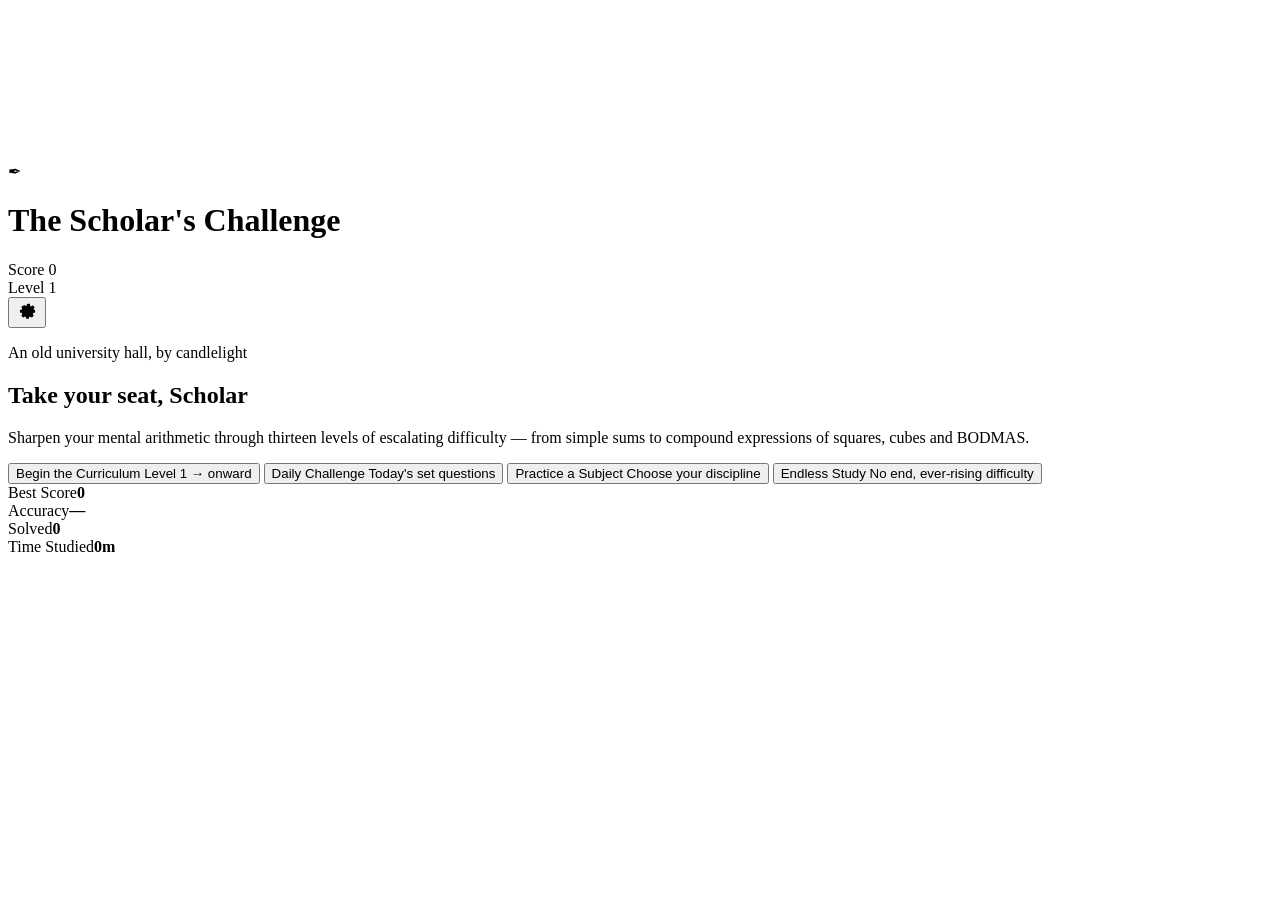
==== index.html @ 2091f793 "Add files via upload" ====
<!DOCTYPE html>
<html lang="en">
<head>
<meta charset="UTF-8">
<meta name="viewport" content="width=device-width, initial-scale=1.0, maximum-scale=1, user-scalable=no">
<title>The Scholar's Challenge — A Mental Arithmetic Study</title>
<meta name="description" content="An elegant mental-math training game set in a candlelit university hall.">
<meta name="theme-color" content="#241914">
<link rel="manifest" href="manifest.json">
<link rel="icon" href="icons/icon.svg" type="image/svg+xml">
<link rel="preconnect" href="https://fonts.googleapis.com">
<link rel="preconnect" href="https://fonts.gstatic.com" crossorigin>
<link href="https://fonts.googleapis.com/css2?family=Cormorant+Garamond:ital,wght@0,500;0,600;0,700;1,500&family=EB+Garamond:ital,wght@0,400;0,500;0,600;1,400&family=Spectral:wght@500;600;700&display=swap" rel="stylesheet">
<link rel="stylesheet" href="css/styles.css">
</head>
<body>

<!-- Ambient canvas background: dust motes, candlelight, rain -->
<canvas id="bg-canvas" aria-hidden="true"></canvas>
<div class="vignette" aria-hidden="true"></div>
<div class="window-rain" id="window-rain" aria-hidden="true"></div>

<div class="hall" id="hall">

  <!-- ================= TOP BAR ================= -->
  <header class="topbar">
    <div class="brand">
      <span class="brand-mark" aria-hidden="true">✒</span>
      <h1>The Scholar's&nbsp;Challenge</h1>
    </div>

    <div class="stat-strip" role="status" aria-live="polite">
      <div class="stat">
        <span class="stat-label">Score</span>
        <span class="stat-value" id="stat-score">0</span>
      </div>
      <div class="stat">
        <span class="stat-label">Level</span>
        <span class="stat-value" id="stat-level">1</span>
      </div>
      <div class="stat combo-stat" id="combo-stat" hidden>
        <span class="stat-label">Combo</span>
        <span class="stat-value" id="stat-combo">0</span>
      </div>
    </div>

    <button class="icon-btn" id="settings-btn" aria-label="Open settings" aria-haspopup="dialog">
      <svg viewBox="0 0 24 24" width="22" height="22" aria-hidden="true"><path fill="currentColor" d="M12 8.5A3.5 3.5 0 1 0 12 15.5 3.5 3.5 0 0 0 12 8.5zm8.94 2.5-1.2-.1a7.8 7.8 0 0 0-.5-1.2l.77-.94a1 1 0 0 0-.09-1.35l-1.03-1.03a1 1 0 0 0-1.35-.09l-.94.77c-.38-.2-.78-.37-1.2-.5l-.1-1.2A1 1 0 0 0 14.3 4h-1.46a1 1 0 0 0-1 .92l-.1 1.2c-.42.13-.82.3-1.2.5l-.94-.77a1 1 0 0 0-1.35.09L6.22 6.97a1 1 0 0 0-.09 1.35l.77.94c-.2.38-.37.78-.5 1.2l-1.2.1a1 1 0 0 0-.9 1v1.46a1 1 0 0 0 .9 1l1.2.1c.13.42.3.82.5 1.2l-.77.94a1 1 0 0 0 .09 1.35l1.03 1.03a1 1 0 0 0 1.35.09l.94-.77c.38.2.78.37 1.2.5l.1 1.2a1 1 0 0 0 1 .9h1.46a1 1 0 0 0 1-.9l.1-1.2c.42-.13.82-.3 1.2-.5l.94.77a1 1 0 0 0 1.35-.09l1.03-1.03a1 1 0 0 0 .09-1.35l-.77-.94c.2-.38.37-.78.5-1.2l1.2-.1a1 1 0 0 0 .9-1v-1.46a1 1 0 0 0-.9-1z"/></svg>
    </button>
  </header>

  <!-- ================= MAIN MENU ================= -->
  <section class="scene" id="scene-menu">
    <div class="desk-card menu-card">
      <p class="eyebrow">An old university hall, by candlelight</p>
      <h2 class="scene-title">Take your seat, Scholar</h2>
      <p class="menu-lede">Sharpen your mental arithmetic through thirteen levels of escalating difficulty — from simple sums to compound expressions of squares, cubes and BODMAS.</p>

      <div class="menu-grid">
        <button class="wax-btn wax-btn--primary" id="btn-start-levels">
          <span class="wax-btn-title">Begin the Curriculum</span>
          <span class="wax-btn-sub">Level 1 → onward</span>
        </button>
        <button class="wax-btn" id="btn-daily">
          <span class="wax-btn-title">Daily Challenge</span>
          <span class="wax-btn-sub" id="daily-sub">Today's set questions</span>
        </button>
        <button class="wax-btn" id="btn-practice">
          <span class="wax-btn-title">Practice a Subject</span>
          <span class="wax-btn-sub">Choose your discipline</span>
        </button>
        <button class="wax-btn" id="btn-endless">
          <span class="wax-btn-title">Endless Study</span>
          <span class="wax-btn-sub">No end, ever-rising difficulty</span>
        </button>
      </div>

      <div class="ledger">
        <div class="ledger-item"><span>Best Score</span><strong id="ledger-best">0</strong></div>
        <div class="ledger-item"><span>Accuracy</span><strong id="ledger-accuracy">—</strong></div>
        <div class="ledger-item"><span>Solved</span><strong id="ledger-solved">0</strong></div>
        <div class="ledger-item"><span>Time Studied</span><strong id="ledger-time">0m</strong></div>
      </div>
    </div>
  </section>

  <!-- ================= PRACTICE PICKER ================= -->
  <section class="scene" id="scene-practice" hidden>
    <div class="desk-card">
      <p class="eyebrow">Practice Mode</p>
      <h2 class="scene-title">Choose a discipline</h2>
      <div class="subject-grid" id="subject-grid"><!-- injected --></div>
      <button class="text-btn" id="practice-back">← Return to the hall</button>
    </div>
  </section>

  <!-- ================= GAME SCENE ================= -->
  <section class="scene" id="scene-game" hidden>
    <div class="game-card" id="game-card">

      <div class="level-banner" id="level-banner">Level 1 · Addition</div>

      <div class="question-stage">
        <div class="page" id="question-page">
          <p class="question-text" id="question-text">7 + 5</p>
          <div class="seal" id="seal" aria-hidden="true">
            <svg viewBox="0 0 100 100"><circle cx="50" cy="50" r="46"/><path id="seal-mark" d=""/></svg>
          </div>
        </div>
      </div>

      <form id="answer-form" class="answer-row" autocomplete="off">
        <input
          type="text"
          inputmode="numeric"
          pattern="-?[0-9]*"
          id="answer-input"
          class="answer-input"
          placeholder="Your answer…"
          aria-label="Type your answer">
        <button type="submit" class="wax-btn wax-btn--primary submit-btn">Submit</button>
      </form>

      <div class="feedback" id="feedback" aria-live="polite"></div>

      <div class="timer-wrap">
        <div class="timer-track"><div class="timer-fill" id="timer-fill"></div></div>
      </div>

      <div class="progress-row">
        <span id="progress-label">Question 1</span>
        <button class="text-btn" id="quit-btn">End session</button>
      </div>
    </div>
  </section>

  <!-- ================= SUMMARY SCENE ================= -->
  <section class="scene" id="scene-summary" hidden>
    <div class="desk-card">
      <p class="eyebrow" id="summary-eyebrow">Session concluded</p>
      <h2 class="scene-title" id="summary-title">Well studied.</h2>
      <div class="ledger">
        <div class="ledger-item"><span>Score</span><strong id="summary-score">0</strong></div>
        <div class="ledger-item"><span>Best Combo</span><strong id="summary-combo">0</strong></div>
        <div class="ledger-item"><span>Accuracy</span><strong id="summary-accuracy">0%</strong></div>
        <div class="ledger-item"><span>Solved</span><strong id="summary-solved">0</strong></div>
      </div>
      <div id="unlock-banner" class="unlock-banner" hidden></div>
      <div class="menu-grid two-col">
        <button class="wax-btn wax-btn--primary" id="summary-again">Study again</button>
        <button class="wax-btn" id="summary-home">Return to the hall</button>
      </div>
    </div>
  </section>

</div>

<!-- ================= LEVEL UP TOAST ================= -->
<div class="toast" id="level-toast" hidden>
  <span class="toast-title">Level Ascended</span>
  <span class="toast-sub" id="toast-sub">Level 2 · Subtraction</span>
</div>

<!-- ================= COMBO FLARE ================= -->
<div class="combo-flare" id="combo-flare" hidden></div>

<!-- ================= SETTINGS DIALOG ================= -->
<div class="modal-backdrop" id="settings-backdrop" hidden>
  <div class="modal" role="dialog" aria-modal="true" aria-labelledby="settings-title">
    <h2 id="settings-title">Study Preferences</h2>

    <div class="setting-row">
      <label for="music-toggle">Ambient music</label>
      <button class="switch" id="music-toggle" role="switch" aria-checked="true"><span></span></button>
    </div>
    <div class="setting-row">
      <label for="volume-slider">Volume</label>
      <input type="range" id="volume-slider" min="0" max="100" value="45">
    </div>
    <div class="setting-row">
      <label for="sfx-toggle">Sound effects</label>
      <button class="switch" id="sfx-toggle" role="switch" aria-checked="true"><span></span></button>
    </div>
    <div class="setting-row">
      <label for="rain-toggle">Rain on the windows</label>
      <button class="switch" id="rain-toggle" role="switch" aria-checked="true"><span></span></button>
    </div>

    <div class="setting-block">
      <span class="setting-block-label">Desk theme</span>
      <div class="theme-swatches" id="theme-swatches"><!-- injected --></div>
    </div>

    <div class="setting-block">
      <span class="setting-block-label">Badges earned</span>
      <div class="badge-row" id="badge-row"><!-- injected --></div>
    </div>

    <button class="wax-btn wax-btn--primary" id="settings-close">Close</button>
  </div>
</div>

<script src="js/storage.js"></script>
<script src="js/particles.js"></script>
<script src="js/audio.js"></script>
<script src="js/questions.js"></script>
<script src="js/game.js"></script>
</body>
</html>
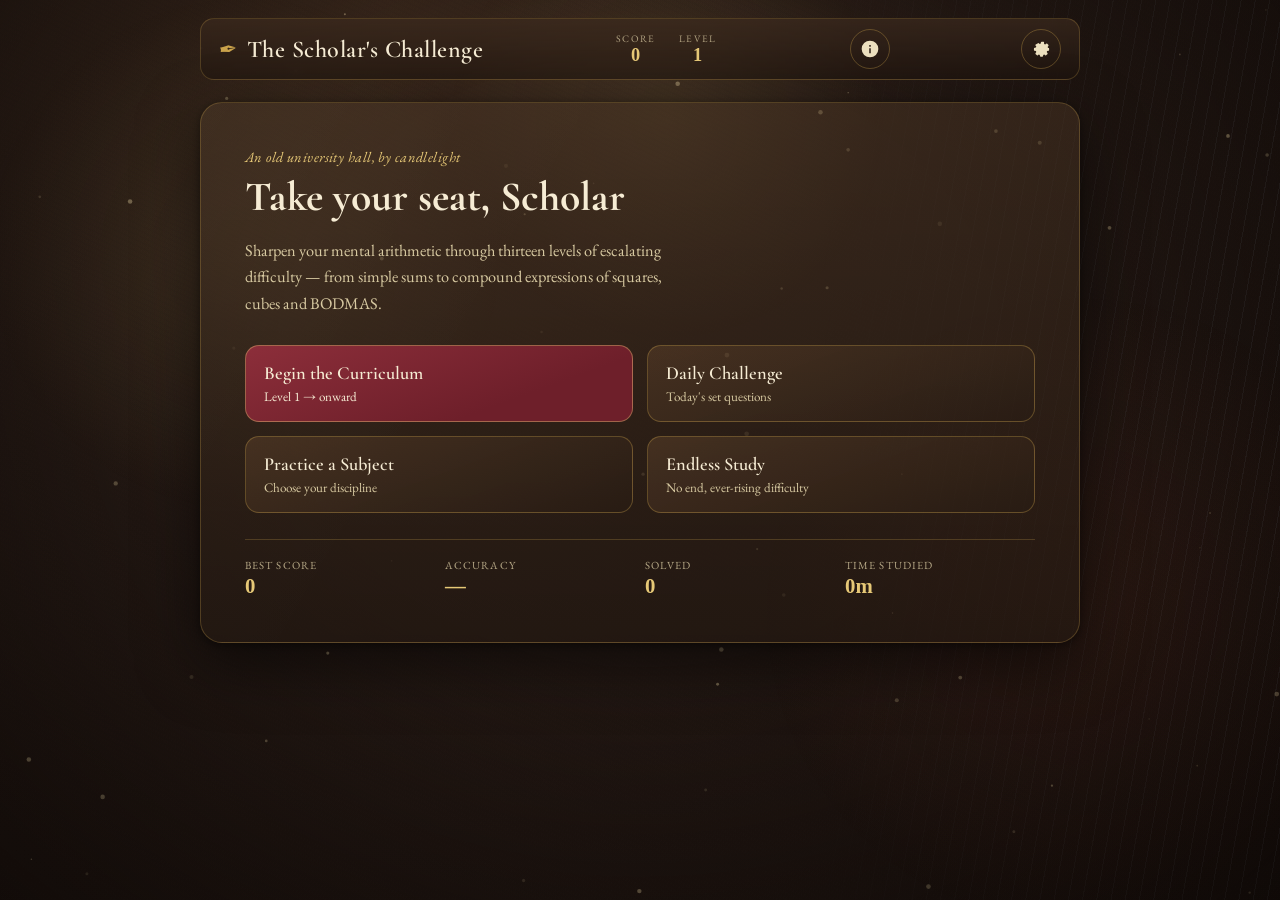
==== commit c8c9b27b: "Update index.html" ====
--- a/index.html
+++ b/index.html
@@ -43,6 +43,9 @@
         <span class="stat-value" id="stat-combo">0</span>
       </div>
     </div>
+    <a class="icon-btn" href="about.html" aria-label="About this game">
+      <svg viewBox="0 0 24 24" width="20" height="20" aria-hidden="true"><path fill="currentColor" d="M12 2a10 10 0 1 0 0 20 10 10 0 0 0 0-20zm.9 15h-1.8v-6h1.8zm0-7.8h-1.8V7.3h1.8z"/></svg>
+    </a>
 
     <button class="icon-btn" id="settings-btn" aria-label="Open settings" aria-haspopup="dialog">
       <svg viewBox="0 0 24 24" width="22" height="22" aria-hidden="true"><path fill="currentColor" d="M12 8.5A3.5 3.5 0 1 0 12 15.5 3.5 3.5 0 0 0 12 8.5zm8.94 2.5-1.2-.1a7.8 7.8 0 0 0-.5-1.2l.77-.94a1 1 0 0 0-.09-1.35l-1.03-1.03a1 1 0 0 0-1.35-.09l-.94.77c-.38-.2-.78-.37-1.2-.5l-.1-1.2A1 1 0 0 0 14.3 4h-1.46a1 1 0 0 0-1 .92l-.1 1.2c-.42.13-.82.3-1.2.5l-.94-.77a1 1 0 0 0-1.35.09L6.22 6.97a1 1 0 0 0-.09 1.35l.77.94c-.2.38-.37.78-.5 1.2l-1.2.1a1 1 0 0 0-.9 1v1.46a1 1 0 0 0 .9 1l1.2.1c.13.42.3.82.5 1.2l-.77.94a1 1 0 0 0 .09 1.35l1.03 1.03a1 1 0 0 0 1.35.09l.94-.77c.38.2.78.37 1.2.5l.1 1.2a1 1 0 0 0 1 .9h1.46a1 1 0 0 0 1-.9l.1-1.2c.42-.13.82-.3 1.2-.5l.94.77a1 1 0 0 0 1.35-.09l1.03-1.03a1 1 0 0 0 .09-1.35l-.77-.94c.2-.38.37-.78.5-1.2l1.2-.1a1 1 0 0 0 .9-1v-1.46a1 1 0 0 0-.9-1z"/></svg>
--- a/css/styles.css
+++ b/css/styles.css
@@ -0,0 +1,441 @@
+/* =========================================================
+   THE SCHOLAR'S CHALLENGE
+   Design tokens — old university hall, candlelight & brass
+   ========================================================= */
+:root{
+  /* ---- palette ---- */
+  --walnut:        #241914;
+  --walnut-deep:    #170f0c;
+  --parchment:      #ece0bf;
+  --parchment-dim:  #d8caa2;
+  --cream:          #f6ecd4;
+  --burgundy:       #6e1f2a;
+  --burgundy-light: #8c2e3a;
+  --forest:         #2e4536;
+  --brass:          #c9a24b;
+  --brass-bright:   #e6c877;
+  --navy:           #131e2b;
+  --ink:            #2a1e14;
+
+  /* theme-swappable accent (desk themes) */
+  --accent: var(--brass);
+  --accent-bright: var(--brass-bright);
+
+  /* ---- type ---- */
+  --font-display: "Cormorant Garamond", "Iowan Old Style", Georgia, serif;
+  --font-body: "EB Garamond", Georgia, serif;
+  --font-number: "Spectral", Georgia, serif;
+
+  --radius-lg: 22px;
+  --radius-md: 14px;
+  --radius-sm: 8px;
+
+  --shadow-deep: 0 20px 60px rgba(0,0,0,0.55), 0 2px 8px rgba(0,0,0,0.4);
+  --shadow-soft: 0 8px 24px rgba(0,0,0,0.35);
+}
+
+/* Desk theme variants — unlocked via streak rewards */
+body[data-theme="forest"]{ --accent: #6f9c7c; --accent-bright: #8fc19c; }
+body[data-theme="burgundy"]{ --accent: #b85466; --accent-bright: #d97a8c; }
+body[data-theme="navy"]{ --accent: #6f93c4; --accent-bright: #9bb9e0; }
+body[data-theme="brass"]{ --accent: var(--brass); --accent-bright: var(--brass-bright); }
+
+@media (prefers-reduced-motion: reduce){
+  *, *::before, *::after{ animation-duration: 0.001ms !important; animation-iteration-count: 1 !important; transition-duration: 0.001ms !important; }
+}
+[hidden]{ display: none !important; }
+*{ box-sizing: border-box; }
+html, body{ height: 100%; }
+body{
+  margin: 0;
+  font-family: var(--font-body);
+  color: var(--parchment);
+  background: radial-gradient(ellipse at 30% 0%, #3a281c 0%, var(--walnut) 45%, var(--walnut-deep) 100%);
+  overflow-x: hidden;
+  min-height: 100vh;
+  -webkit-tap-highlight-color: transparent;
+}
+
+/* subtle wood-grain + paper-grain texture overlay */
+body::before{
+  content: "";
+  position: fixed; inset: 0;
+  pointer-events: none;
+  z-index: 1;
+  opacity: 0.5;
+  background-image:
+    repeating-linear-gradient(115deg, rgba(255,255,255,0.015) 0px, rgba(255,255,255,0.015) 1px, transparent 1px, transparent 3px),
+    repeating-linear-gradient(25deg, rgba(0,0,0,0.05) 0px, rgba(0,0,0,0.05) 1px, transparent 2px, transparent 5px);
+  mix-blend-mode: overlay;
+}
+
+#bg-canvas{
+  position: fixed; inset: 0;
+  width: 100%; height: 100%;
+  z-index: 0;
+  display: block;
+}
+
+.vignette{
+  position: fixed; inset: 0;
+  z-index: 2;
+  pointer-events: none;
+  background: radial-gradient(ellipse at 50% 40%, transparent 40%, rgba(10,6,4,0.55) 100%);
+}
+
+/* rain streaks against an implied window pane, very subtle */
+.window-rain{
+  position: fixed; top: 0; right: 0; width: 38vw; max-width: 480px; height: 100%;
+  z-index: 1; pointer-events: none; opacity: 0.16;
+  background-image: repeating-linear-gradient(100deg, rgba(180,200,220,0.5) 0 1px, transparent 1px 14px);
+  mask-image: linear-gradient(to left, black, transparent);
+  animation: rain-drift 6s linear infinite;
+}
+.window-rain.hidden{ display: none; }
+@keyframes rain-drift{
+  0%{ background-position: 0 0; }
+  100%{ background-position: -40px 200px; }
+}
+
+.hall{
+  position: relative;
+  z-index: 3;
+  min-height: 100vh;
+  display: flex;
+  flex-direction: column;
+  align-items: center;
+  padding: 18px 16px 40px;
+}
+
+/* ================= TOP BAR ================= */
+.topbar{
+  width: 100%;
+  max-width: 880px;
+  display: flex;
+  align-items: center;
+  justify-content: space-between;
+  gap: 12px;
+  padding: 10px 18px;
+  margin-bottom: 22px;
+  background: linear-gradient(180deg, rgba(60,42,30,0.7), rgba(30,20,14,0.55));
+  border: 1px solid rgba(201,162,75,0.25);
+  border-radius: var(--radius-md);
+  backdrop-filter: blur(6px);
+}
+.brand{ display: flex; align-items: center; gap: 10px; }
+.brand-mark{ color: var(--accent); font-size: 22px; transform: rotate(-8deg); display: inline-block; }
+.brand h1{
+  font-family: var(--font-display);
+  font-weight: 600;
+  font-size: clamp(1.05rem, 2.4vw, 1.5rem);
+  letter-spacing: 0.02em;
+  margin: 0;
+  color: var(--cream);
+}
+.stat-strip{ display: flex; gap: 18px; }
+.stat{ display: flex; flex-direction: column; align-items: center; min-width: 44px; }
+.stat-label{ font-size: 0.62rem; text-transform: uppercase; letter-spacing: 0.12em; color: var(--parchment-dim); opacity: 0.75; }
+.stat-value{ font-family: var(--font-number); font-size: 1.15rem; font-weight: 600; color: var(--accent-bright); font-variant-numeric: tabular-nums; }
+.combo-stat .stat-value{ color: var(--burgundy-light); }
+.combo-stat.pulse .stat-value{ animation: combo-pop 0.35s ease; }
+@keyframes combo-pop{ 0%{ transform: scale(1); } 40%{ transform: scale(1.35); } 100%{ transform: scale(1); } }
+
+.icon-btn{
+  background: transparent; border: 1px solid rgba(201,162,75,0.35);
+  color: var(--parchment); border-radius: 50%;
+  width: 40px; height: 40px; display: flex; align-items: center; justify-content: center;
+  cursor: pointer; transition: background 0.2s, transform 0.2s;
+  flex-shrink: 0;
+}
+.icon-btn:hover{ background: rgba(201,162,75,0.15); transform: rotate(25deg); }
+.icon-btn:focus-visible, button:focus-visible, input:focus-visible{ outline: 2px solid var(--accent-bright); outline-offset: 2px; }
+
+/* ================= SCENES / CARDS ================= */
+.scene{ width: 100%; max-width: 880px; display: flex; justify-content: center; }
+.desk-card, .game-card{
+  width: 100%;
+  background:
+    linear-gradient(180deg, rgba(70,50,34,0.55), rgba(35,24,17,0.7)),
+    linear-gradient(120deg, rgba(255,255,255,0.03), transparent 40%);
+  border: 1px solid rgba(201,162,75,0.28);
+  border-radius: var(--radius-lg);
+  padding: clamp(20px, 4vw, 44px);
+  box-shadow: var(--shadow-deep);
+  animation: page-rise 0.5s cubic-bezier(.2,.8,.25,1) both;
+}
+@keyframes page-rise{
+  from{ opacity: 0; transform: translateY(18px) scale(0.98); }
+  to{ opacity: 1; transform: translateY(0) scale(1); }
+}
+
+.eyebrow{
+  font-family: var(--font-body);
+  font-style: italic;
+  font-size: 0.9rem;
+  color: var(--accent-bright);
+  letter-spacing: 0.03em;
+  margin: 0 0 6px;
+}
+.scene-title{
+  font-family: var(--font-display);
+  font-weight: 700;
+  font-size: clamp(1.7rem, 4.5vw, 2.6rem);
+  margin: 0 0 14px;
+  color: var(--cream);
+}
+.menu-lede{ max-width: 56ch; line-height: 1.6; color: var(--parchment-dim); margin-bottom: 28px; font-size: 1.02rem; }
+
+.menu-grid{ display: grid; grid-template-columns: 1fr 1fr; gap: 14px; margin-bottom: 26px; }
+.menu-grid.two-col{ margin-top: 22px; margin-bottom: 0; }
+@media (max-width: 560px){ .menu-grid{ grid-template-columns: 1fr; } }
+
+/* ---- wax-seal styled buttons ---- */
+.wax-btn{
+  position: relative;
+  text-align: left;
+  border: 1px solid rgba(201,162,75,0.35);
+  background: linear-gradient(160deg, rgba(90,64,42,0.55), rgba(40,28,20,0.6));
+  color: var(--parchment);
+  border-radius: var(--radius-md);
+  padding: 16px 18px;
+  cursor: pointer;
+  font-family: var(--font-body);
+  transition: transform 0.18s ease, box-shadow 0.18s ease, border-color 0.18s ease;
+  display: flex; flex-direction: column; gap: 4px;
+}
+.wax-btn:hover{ transform: translateY(-2px); box-shadow: var(--shadow-soft); border-color: var(--accent); }
+.wax-btn:active{ transform: translateY(0); }
+.wax-btn-title{ font-family: var(--font-display); font-weight: 600; font-size: 1.15rem; color: var(--cream); }
+.wax-btn-sub{ font-size: 0.82rem; color: var(--parchment-dim); }
+.wax-btn--primary{
+  background: linear-gradient(160deg, var(--burgundy-light), var(--burgundy) 70%);
+  border-color: rgba(230,200,119,0.4);
+}
+.wax-btn--primary .wax-btn-title, .wax-btn--primary .wax-btn-sub{ color: var(--cream); }
+
+.text-btn{
+  background: none; border: none; color: var(--parchment-dim);
+  font-family: var(--font-body); font-style: italic; font-size: 0.92rem;
+  cursor: pointer; text-decoration: underline; text-underline-offset: 3px;
+  padding: 6px 0;
+}
+.text-btn:hover{ color: var(--accent-bright); }
+
+.ledger{ display: grid; grid-template-columns: repeat(4, 1fr); gap: 10px; border-top: 1px solid rgba(201,162,75,0.25); padding-top: 18px; }
+@media (max-width: 560px){ .ledger{ grid-template-columns: 1fr 1fr; } }
+.ledger-item{ display: flex; flex-direction: column; gap: 2px; }
+.ledger-item span{ font-size: 0.68rem; text-transform: uppercase; letter-spacing: 0.1em; color: var(--parchment-dim); opacity: 0.8; }
+.ledger-item strong{ font-family: var(--font-number); font-size: 1.3rem; color: var(--accent-bright); font-variant-numeric: tabular-nums; }
+
+/* ================= SUBJECT GRID (practice) ================= */
+.subject-grid{ display: grid; grid-template-columns: repeat(3, 1fr); gap: 12px; margin-bottom: 22px; }
+@media (max-width: 620px){ .subject-grid{ grid-template-columns: repeat(2, 1fr); } }
+.subject-chip{
+  border: 1px solid rgba(201,162,75,0.3);
+  background: rgba(60,42,30,0.4);
+  color: var(--parchment);
+  border-radius: var(--radius-sm);
+  padding: 14px 10px;
+  text-align: center;
+  font-family: var(--font-display);
+  font-size: 1.02rem;
+  cursor: pointer;
+  transition: background 0.18s, transform 0.18s;
+}
+.subject-chip:hover{ background: rgba(201,162,75,0.18); transform: translateY(-2px); }
+
+/* ================= GAME SCENE ================= */
+.level-banner{
+  text-align: center;
+  font-family: var(--font-display);
+  font-size: 1rem;
+  letter-spacing: 0.08em;
+  text-transform: uppercase;
+  color: var(--accent-bright);
+  margin-bottom: 18px;
+  opacity: 0.9;
+}
+
+.question-stage{ display: flex; justify-content: center; margin-bottom: 26px; perspective: 1200px; }
+.page{
+  position: relative;
+  width: min(100%, 560px);
+  min-height: 150px;
+  background:
+    radial-gradient(ellipse at 30% 20%, rgba(255,240,200,0.06), transparent 60%),
+    linear-gradient(180deg, rgba(236,224,191,0.08), rgba(236,224,191,0.03));
+  border: 1px solid rgba(201,162,75,0.3);
+  border-radius: var(--radius-md);
+  display: flex; align-items: center; justify-content: center;
+  padding: 30px 20px;
+  transform-style: preserve-3d;
+}
+.page.turning{ animation: page-turn 0.5s ease; }
+@keyframes page-turn{
+  0%{ transform: rotateY(0deg); opacity: 1; }
+  45%{ transform: rotateY(85deg); opacity: 0.3; }
+  55%{ transform: rotateY(-85deg); opacity: 0.3; }
+  100%{ transform: rotateY(0deg); opacity: 1; }
+}
+.question-text{
+  font-family: var(--font-number);
+  font-weight: 600;
+  font-size: clamp(1.8rem, 6vw, 3rem);
+  color: var(--cream);
+  letter-spacing: 0.02em;
+  margin: 0;
+  text-align: center;
+  text-shadow: 0 0 18px rgba(230,200,119,0.15);
+}
+
+/* wax seal celebration mark */
+.seal{
+  position: absolute; top: 50%; left: 50%;
+  width: 90px; height: 90px;
+  transform: translate(-50%,-50%) scale(0);
+  opacity: 0;
+  pointer-events: none;
+}
+.seal svg{ width: 100%; height: 100%; }
+.seal circle{ fill: rgba(110,31,42,0.88); stroke: var(--brass-bright); stroke-width: 2; }
+.seal path{ fill: none; stroke: var(--brass-bright); stroke-width: 4; stroke-linecap: round; stroke-linejoin: round; }
+.seal.stamp-correct{ animation: seal-stamp 0.6s cubic-bezier(.2,1.4,.4,1) forwards; }
+.seal.stamp-wrong{ animation: seal-shake 0.5s ease forwards; }
+.seal.stamp-wrong circle{ fill: rgba(40,30,24,0.9); stroke: #a3a3a3; }
+@keyframes seal-stamp{
+  0%{ transform: translate(-50%,-50%) scale(2.4) rotate(-12deg); opacity: 0; }
+  55%{ transform: translate(-50%,-50%) scale(0.92) rotate(3deg); opacity: 1; }
+  75%{ transform: translate(-50%,-50%) scale(1.05) rotate(0deg); opacity: 1; }
+  100%{ transform: translate(-50%,-50%) scale(1) rotate(0deg); opacity: 0; transition: none; }
+}
+@keyframes seal-shake{
+  0%{ transform: translate(-50%,-50%) scale(1.4); opacity: 0; }
+  30%{ opacity: 0.9; transform: translate(-50%,-50%) scale(1); }
+  40%{ transform: translate(-56%,-50%) scale(1); }
+  55%{ transform: translate(-44%,-50%) scale(1); }
+  70%{ transform: translate(-52%,-50%) scale(1); }
+  100%{ opacity: 0; transform: translate(-50%,-50%) scale(1); }
+}
+
+.answer-row{ display: flex; gap: 10px; max-width: 560px; margin: 0 auto 8px; }
+.answer-input{
+  flex: 1; 
+min-width: 0;
+  font-family: var(--font-number);
+  font-size: 1.3rem;
+  padding: 14px 16px;
+  border-radius: var(--radius-sm);
+  border: 1px solid rgba(201,162,75,0.4);
+  background: rgba(246,236,212,0.94);
+  color: var(--ink);
+  text-align: center;
+  font-variant-numeric: tabular-nums;
+}
+.answer-input.shake{ animation: input-shake 0.4s ease; border-color: var(--burgundy-light); }
+@keyframes input-shake{
+  0%,100%{ transform: translateX(0); }
+  20%{ transform: translateX(-8px); }
+  40%{ transform: translateX(8px); }
+  60%{ transform: translateX(-5px); }
+  80%{ transform: translateX(5px); }
+}
+.submit-btn{ padding: 14px 22px; text-align: center; align-items: center; justify-content: center; flex-shrink: 0; }
+.submit-btn .wax-btn-title{ font-size: 1rem; white-space: nowrap; }
+@media (max-width: 380px){
+  .submit-btn{ padding: 14px 14px; }
+  .answer-input{ font-size: 1.1rem; padding: 14px 10px; }
+}
+
+.feedback{ min-height: 26px; text-align: center; font-family: var(--font-display); font-size: 1.05rem; margin-bottom: 10px; }
+.feedback.good{ color: #8fc19c; }
+.feedback.bad{ color: #d97a8c; }
+
+.timer-wrap{ max-width: 560px; margin: 0 auto 10px; }
+.timer-track{ height: 8px; border-radius: 6px; background: rgba(0,0,0,0.35); overflow: hidden; border: 1px solid rgba(201,162,75,0.2); }
+.timer-fill{ height: 100%; width: 100%; background: linear-gradient(90deg, var(--accent), var(--accent-bright)); transition: width 0.12s linear, background 0.3s; transform-origin: left; }
+.timer-fill.warn{ background: linear-gradient(90deg, #8c2e3a, #d97a8c); }
+.game-card.timer-critical{ animation: red-pulse 0.9s ease-in-out infinite; }
+@keyframes red-pulse{
+  0%,100%{ box-shadow: var(--shadow-deep); }
+  50%{ box-shadow: 0 0 60px rgba(180,40,50,0.45), var(--shadow-deep); }
+}
+
+.progress-row{ display: flex; justify-content: space-between; align-items: center; max-width: 560px; margin: 0 auto; font-size: 0.85rem; color: var(--parchment-dim); }
+
+/* ================= LEVEL TOAST ================= */
+.toast{
+  position: fixed; top: 26px; left: 50%; transform: translateX(-50%);
+  background: linear-gradient(160deg, rgba(90,64,42,0.95), rgba(40,28,20,0.95));
+  border: 1px solid var(--accent); border-radius: var(--radius-md);
+  padding: 14px 26px; text-align: center; z-index: 30;
+  box-shadow: var(--shadow-deep);
+  animation: toast-in 0.4s ease, toast-out 0.4s ease 2.6s forwards;
+}
+.toast-title{ display: block; font-family: var(--font-display); font-weight: 700; font-size: 1.15rem; color: var(--accent-bright); }
+.toast-sub{ display: block; font-size: 0.85rem; color: var(--parchment-dim); margin-top: 2px; }
+@keyframes toast-in{ from{ opacity: 0; transform: translate(-50%, -14px); } to{ opacity: 1; transform: translate(-50%,0); } }
+@keyframes toast-out{ from{ opacity: 1; } to{ opacity: 0; transform: translate(-50%,-14px); } }
+
+/* ================= COMBO FLARE ================= */
+.combo-flare{
+  position: fixed; bottom: 60px; left: 50%; transform: translateX(-50%);
+  font-family: var(--font-display); font-weight: 700; font-size: 1.4rem;
+  color: var(--brass-bright); text-shadow: 0 0 16px rgba(230,200,119,0.6);
+  z-index: 30; pointer-events: none;
+  animation: flare-float 0.9s ease forwards;
+}
+@keyframes flare-float{
+  0%{ opacity: 0; transform: translate(-50%, 10px) scale(0.85); }
+  25%{ opacity: 1; transform: translate(-50%, 0) scale(1.1); }
+  80%{ opacity: 1; }
+  100%{ opacity: 0; transform: translate(-50%, -30px) scale(1); }
+}
+
+/* ================= MODAL ================= */
+.modal-backdrop{
+  position: fixed; inset: 0; background: rgba(10,6,4,0.65);
+  display: flex; align-items: center; justify-content: center;
+  z-index: 40; padding: 16px; backdrop-filter: blur(3px);
+}
+.modal{
+  width: 100%; max-width: 440px; max-height: 88vh; overflow-y: auto;
+  background: linear-gradient(180deg, #3a281c, #221712);
+  border: 1px solid rgba(201,162,75,0.35);
+  border-radius: var(--radius-lg);
+  padding: 26px 24px;
+  box-shadow: var(--shadow-deep);
+  animation: page-rise 0.35s ease both;
+}
+.modal h2{ font-family: var(--font-display); margin: 0 0 18px; color: var(--cream); }
+.setting-row{ display: flex; align-items: center; justify-content: space-between; gap: 14px; padding: 10px 0; border-bottom: 1px solid rgba(201,162,75,0.15); }
+.setting-row label{ font-size: 0.95rem; color: var(--parchment); }
+.setting-block{ padding: 14px 0; border-bottom: 1px solid rgba(201,162,75,0.15); }
+.setting-block-label{ display: block; font-size: 0.8rem; text-transform: uppercase; letter-spacing: 0.08em; color: var(--parchment-dim); margin-bottom: 10px; }
+
+.switch{ width: 46px; height: 26px; border-radius: 20px; border: 1px solid rgba(201,162,75,0.4); background: rgba(0,0,0,0.35); position: relative; cursor: pointer; flex-shrink: 0; }
+.switch span{ position: absolute; top: 2px; left: 2px; width: 20px; height: 20px; border-radius: 50%; background: var(--parchment-dim); transition: transform 0.2s, background 0.2s; }
+.switch[aria-checked="true"]{ background: var(--burgundy); }
+.switch[aria-checked="true"] span{ transform: translateX(20px); background: var(--brass-bright); }
+
+input[type="range"]{ width: 130px; accent-color: var(--brass); }
+
+.theme-swatches{ display: flex; gap: 10px; }
+.swatch{ width: 34px; height: 34px; border-radius: 50%; border: 2px solid transparent; cursor: pointer; position: relative; }
+.swatch.locked{ opacity: 0.3; cursor: not-allowed; }
+.swatch.selected{ border-color: var(--cream); }
+.swatch[data-theme="brass"]{ background: radial-gradient(circle at 35% 30%, #e6c877, #8a6a2f); }
+.swatch[data-theme="forest"]{ background: radial-gradient(circle at 35% 30%, #8fc19c, #2e4536); }
+.swatch[data-theme="burgundy"]{ background: radial-gradient(circle at 35% 30%, #d97a8c, #6e1f2a); }
+.swatch[data-theme="navy"]{ background: radial-gradient(circle at 35% 30%, #9bb9e0, #131e2b); }
+
+.badge-row{ display: flex; gap: 10px; flex-wrap: wrap; }
+.badge{ width: 40px; height: 40px; border-radius: 50%; display: flex; align-items: center; justify-content: center; font-size: 1.1rem; background: radial-gradient(circle at 35% 30%, var(--accent-bright), var(--accent) 70%); color: var(--walnut-deep); border: 1px solid rgba(0,0,0,0.2); }
+.badge.locked{ background: rgba(0,0,0,0.3); color: rgba(255,255,255,0.2); border-style: dashed; }
+.badge-empty{ color: var(--parchment-dim); font-size: 0.85rem; font-style: italic; }
+
+.unlock-banner{
+  margin: 18px 0; padding: 14px 16px; border-radius: var(--radius-sm);
+  background: rgba(201,162,75,0.14); border: 1px dashed var(--accent);
+  font-family: var(--font-display); font-size: 1rem; color: var(--accent-bright);
+  text-align: center;
+}
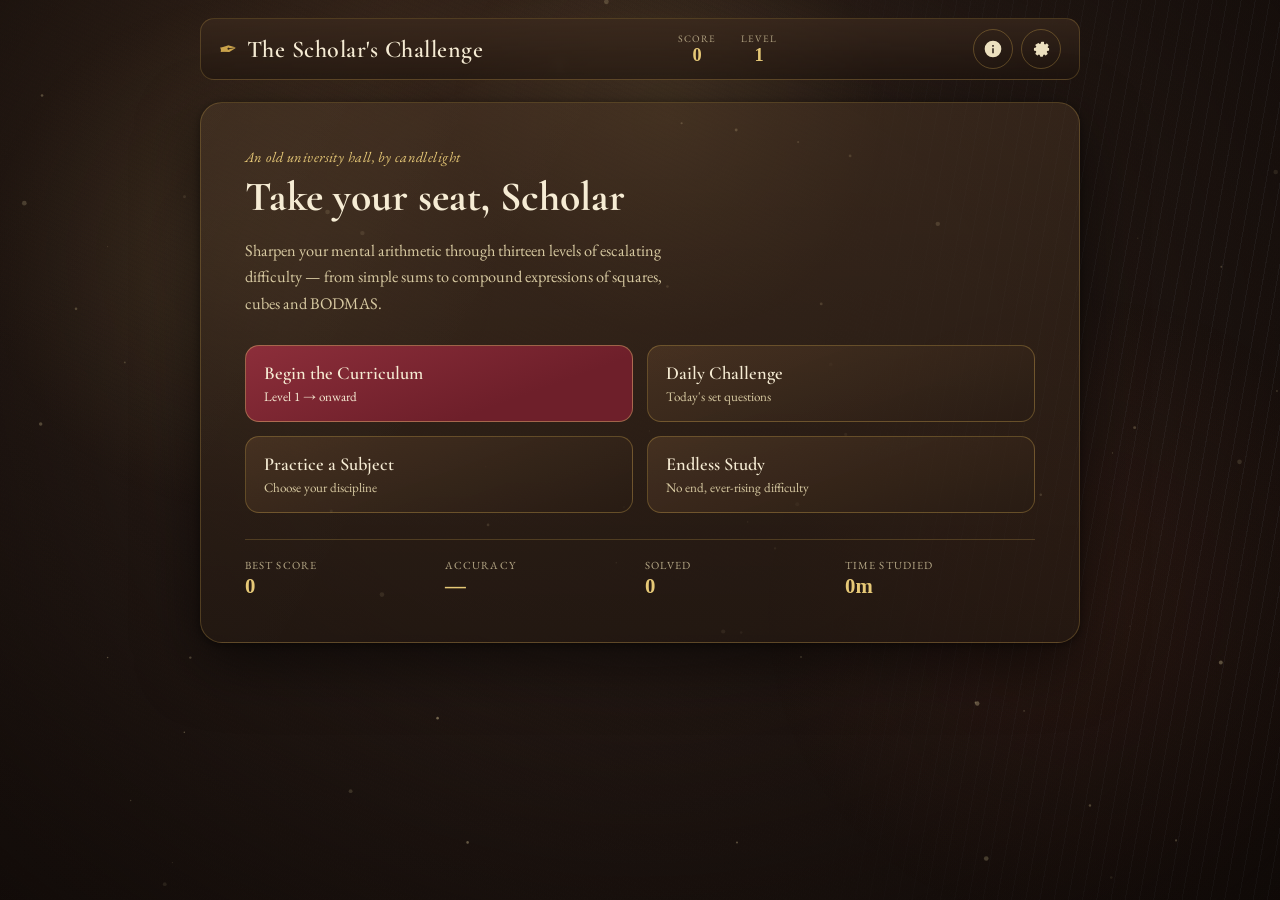
==== commit f0d16ffe: "Refactor topbar actions for better structure" ====
--- a/index.html
+++ b/index.html
@@ -43,13 +43,15 @@
         <span class="stat-value" id="stat-combo">0</span>
       </div>
     </div>
-    <a class="icon-btn" href="about.html" aria-label="About this game">
-      <svg viewBox="0 0 24 24" width="20" height="20" aria-hidden="true"><path fill="currentColor" d="M12 2a10 10 0 1 0 0 20 10 10 0 0 0 0-20zm.9 15h-1.8v-6h1.8zm0-7.8h-1.8V7.3h1.8z"/></svg>
-    </a>
-
-    <button class="icon-btn" id="settings-btn" aria-label="Open settings" aria-haspopup="dialog">
-      <svg viewBox="0 0 24 24" width="22" height="22" aria-hidden="true"><path fill="currentColor" d="M12 8.5A3.5 3.5 0 1 0 12 15.5 3.5 3.5 0 0 0 12 8.5zm8.94 2.5-1.2-.1a7.8 7.8 0 0 0-.5-1.2l.77-.94a1 1 0 0 0-.09-1.35l-1.03-1.03a1 1 0 0 0-1.35-.09l-.94.77c-.38-.2-.78-.37-1.2-.5l-.1-1.2A1 1 0 0 0 14.3 4h-1.46a1 1 0 0 0-1 .92l-.1 1.2c-.42.13-.82.3-1.2.5l-.94-.77a1 1 0 0 0-1.35.09L6.22 6.97a1 1 0 0 0-.09 1.35l.77.94c-.2.38-.37.78-.5 1.2l-1.2.1a1 1 0 0 0-.9 1v1.46a1 1 0 0 0 .9 1l1.2.1c.13.42.3.82.5 1.2l-.77.94a1 1 0 0 0 .09 1.35l1.03 1.03a1 1 0 0 0 1.35.09l.94-.77c.38.2.78.37 1.2.5l.1 1.2a1 1 0 0 0 1 .9h1.46a1 1 0 0 0 1-.9l.1-1.2c.42-.13.82-.3 1.2-.5l.94.77a1 1 0 0 0 1.35-.09l1.03-1.03a1 1 0 0 0 .09-1.35l-.77-.94c.2-.38.37-.78.5-1.2l1.2-.1a1 1 0 0 0 .9-1v-1.46a1 1 0 0 0-.9-1z"/></svg>
-    </button>
+    <div class="topbar-actions">
+      <a class="icon-btn" href="about.html" aria-label="About this game">
+        <svg viewBox="0 0 24 24" width="20" height="20" aria-hidden="true"><path fill="currentColor" d="M12 2a10 10 0 1 0 0 20 10 10 0 0 0 0-20zm.9 15h-1.8v-6h1.8zm0-7.8h-1.8V7.3h1.8z"/></svg>
+      </a>
+      <button class="icon-btn" id="settings-btn" aria-label="Open settings" aria-haspopup="dialog">
+        <svg viewBox="0 0 24 24" width="22" height="22" aria-hidden="true"><path fill="currentColor" d="M12 8.5A3.5 3.5 0 1 0 12 15.5 3.5 3.5 0 0 0 12 8.5zm8.94 2.5-1.2-.1a7.8 7.8 0 0 0-.5-1.2l.77-.94a1 1 0 0 0-.09-1.35l-1.03-1.03a1 1 0 0 0-1.35-.09l-.94.77c-.38-.2-.78-.37-1.2-.5l-.1-1.2A1 1 0 0 0 14.3 4h-1.46a1 1 0 0 0-1 .92l-.1 1.2c-.42.13-.82.3-1.2.5l-.94-.77a1 1 0 0 0-1.35.09L6.22 6.97a1 1 0 0 0-.09 1.35l.77.94c-.2.38-.37.78-.5 1.2l-1.2.1a1 1 0 0 0-.9 1v1.46a1 1 0 0 0 .9 1l1.2.1c.13.42.3.82.5 1.2l-.77.94a1 1 0 0 0 .09 1.35l1.03 1.03a1 1 0 0 0 1.35.09l.94-.77c.38.2.78.37 1.2.5l.1 1.2a1 1 0 0 0 1 .9h1.46a1 1 0 0 0 1-.9l.1-1.2c.42-.13.82-.3 1.2-.5l.94.77a1 1 0 0 0 1.35-.09l1.03-1.03a1 1 0 0 0 .09-1.35l-.77-.94c.2-.38.37-.78.5-1.2l1.2-.1a1 1 0 0 0 .9-1v-1.46a1 1 0 0 0-.9-1z"/></svg>
+      </button>
+    </div>
+    
   </header>
 
   <!-- ================= MAIN MENU ================= -->
--- a/css/styles.css
+++ b/css/styles.css
@@ -114,6 +114,8 @@
   display: flex;
   align-items: center;
   justify-content: space-between;
+  flex-wrap: wrap;
+  row-gap: 8px;
   gap: 12px;
   padding: 10px 18px;
   margin-bottom: 22px;
@@ -133,6 +135,8 @@
   color: var(--cream);
 }
 .stat-strip{ display: flex; gap: 18px; }
+.stat-strip{ display: flex; gap: 18px; }
+.topbar-actions{ display: flex; align-items: center; gap: 8px; flex-shrink: 0; }
 .stat{ display: flex; flex-direction: column; align-items: center; min-width: 44px; }
 .stat-label{ font-size: 0.62rem; text-transform: uppercase; letter-spacing: 0.12em; color: var(--parchment-dim); opacity: 0.75; }
 .stat-value{ font-family: var(--font-number); font-size: 1.15rem; font-weight: 600; color: var(--accent-bright); font-variant-numeric: tabular-nums; }
@@ -145,7 +149,7 @@
   color: var(--parchment); border-radius: 50%;
   width: 40px; height: 40px; display: flex; align-items: center; justify-content: center;
   cursor: pointer; transition: background 0.2s, transform 0.2s;
-  flex-shrink: 0;
+  flex-shrink: 0; text-decoration: none; 
 }
 .icon-btn:hover{ background: rgba(201,162,75,0.15); transform: rotate(25deg); }
 .icon-btn:focus-visible, button:focus-visible, input:focus-visible{ outline: 2px solid var(--accent-bright); outline-offset: 2px; }
@@ -439,3 +443,55 @@
   font-family: var(--font-display); font-size: 1rem; color: var(--accent-bright);
   text-align: center;
 }
+/* ================= ABOUT PAGE ================= */
+.about-card{ max-width: 760px; }
+.scene-title.small{ font-size: clamp(1.35rem, 3.2vw, 1.8rem); margin-top: 6px; }
+.about-divider{ border: none; border-top: 1px solid rgba(201,162,75,0.25); margin: 26px 0; }
+
+.about-grid{ display: grid; grid-template-columns: 1fr 1fr; gap: 18px; }
+@media (max-width: 620px){ .about-grid{ grid-template-columns: 1fr; } }
+.about-item{ display: flex; gap: 14px; align-items: flex-start; }
+.about-item-num{
+  flex-shrink: 0; width: 32px; height: 32px; border-radius: 50%;
+  background: linear-gradient(160deg, var(--accent-bright), var(--accent) 70%);
+  color: var(--walnut-deep); font-family: var(--font-display); font-weight: 700;
+  display: flex; align-items: center; justify-content: center; font-size: 1rem;
+}
+.about-item h3{ margin: 2px 0 4px; font-family: var(--font-display); font-size: 1.08rem; color: var(--cream); }
+.about-item p{ margin: 0; font-size: 0.92rem; line-height: 1.55; color: var(--parchment-dim); }
+
+.roadmap-list{ display: flex; flex-direction: column; gap: 10px; }
+.roadmap-item{
+  display: flex; align-items: center; gap: 14px;
+  padding: 12px 14px; border-radius: var(--radius-sm);
+  border: 1px solid rgba(201,162,75,0.22); background: rgba(60,42,30,0.35);
+  font-size: 0.92rem; color: var(--parchment);
+}
+.roadmap-tag{
+  flex-shrink: 0; font-family: var(--font-display); font-size: 0.68rem;
+  text-transform: uppercase; letter-spacing: 0.08em;
+  padding: 4px 10px; border-radius: 20px;
+}
+.roadmap-item.live .roadmap-tag{ background: rgba(143,193,156,0.2); color: #8fc19c; border: 1px solid rgba(143,193,156,0.4); }
+.roadmap-item.planned .roadmap-tag{ background: rgba(230,200,119,0.14); color: var(--brass-bright); border: 1px solid rgba(230,200,119,0.35); }
+.about-note{ font-size: 0.82rem; font-style: italic; color: var(--parchment-dim); opacity: 0.85; margin-top: 14px; }
+
+.credit-row{ display: flex; align-items: center; gap: 16px; margin-bottom: 26px; }
+.credit-photo{
+  width: 76px; height: 76px; border-radius: 50%; object-fit: cover;
+  border: 2px solid var(--accent); box-shadow: var(--shadow-soft);
+  background: rgba(0,0,0,0.2);
+}
+.credit-name{ font-family: var(--font-display); font-weight: 700; font-size: 1.2rem; color: var(--cream); }
+.credit-role{ font-size: 0.85rem; color: var(--accent-bright); font-style: italic; }
+
+.about-back-btn{ display: inline-flex; align-items: center; justify-content: center; text-align: center; text-decoration: none; }
+@media (max-width: 480px){
+  .topbar{ padding: 8px 12px; gap: 8px; }
+  .stat-strip{ gap: 12px; }
+  .stat{ min-width: 36px; }
+  .stat-label{ font-size: 0.56rem; }
+  .stat-value{ font-size: 1rem; }
+  .icon-btn{ width: 34px; height: 34px; }
+  .brand-mark{ font-size: 18px; }
+     }
